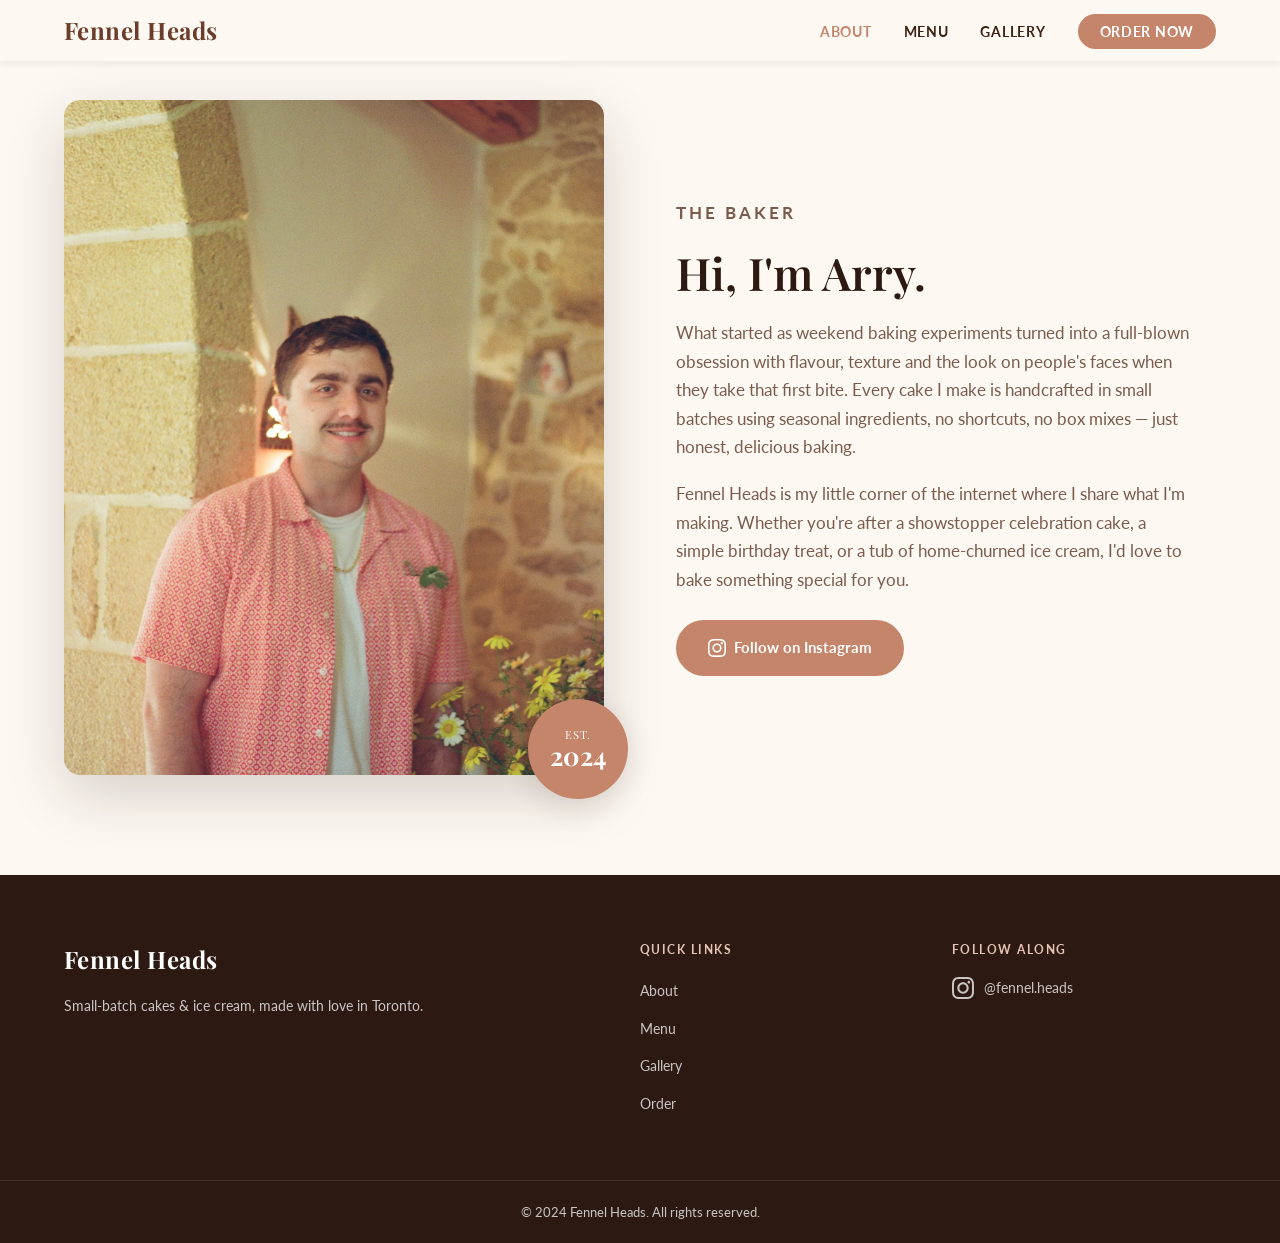
==== about.html @ 106de170 "Convert single-page site to multi-page with separate routes Each nav tab now navigates to its own pa" ====
<!DOCTYPE html>
<html lang="en">
<head>
  <meta charset="UTF-8" />
  <meta name="viewport" content="width=device-width, initial-scale=1.0" />
  <title>About — Fennel Heads</title>
  <link rel="stylesheet" href="styles.css" />
  <link rel="preconnect" href="https://fonts.googleapis.com" />
  <link rel="preconnect" href="https://fonts.gstatic.com" crossorigin />
  <link href="https://fonts.googleapis.com/css2?family=Playfair+Display:ital,wght@0,400;0,600;0,700;1,400&family=Lato:wght@300;400;700&display=swap" rel="stylesheet" />
</head>
<body data-page="about">

  <!-- ─── NAV ─────────────────────────────────────────────── -->
  <nav id="navbar" class="scrolled">
    <div class="nav-inner">
      <a class="logo" href="index.html">Fennel Heads</a>
      <button class="hamburger" id="hamburger" aria-label="Open menu">&#9776;</button>
      <ul class="nav-links" id="nav-links">
        <li><a href="about.html"   data-page="about">About</a></li>
        <li><a href="menu.html"    data-page="menu">Menu</a></li>
        <li><a href="gallery.html" data-page="gallery">Gallery</a></li>
        <li><a href="order.html"   data-page="order" class="nav-cta">Order Now</a></li>
      </ul>
    </div>
  </nav>

  <!-- ─── ABOUT ─────────────────────────────────────────────── -->
  <section id="about">
    <div class="container about-grid">
      <div class="about-image-wrap">
        <img
          src="arry-portrait.jpg"
          alt="Arry, the baker behind Fennel Heads"
          class="about-img"
        />
        <div class="about-badge">
          <span>est.</span>
          <span class="year">2024</span>
        </div>
      </div>
      <div class="about-text">
        <p class="section-eyebrow">The Baker</p>
        <h2>Hi, I'm Arry.</h2>
        <p>
          What started as weekend baking experiments turned into a full-blown obsession
          with flavour, texture and the look on people's faces when they take that first bite.
          Every cake I make is handcrafted in small batches using seasonal ingredients,
          no shortcuts, no box mixes — just honest, delicious baking.
        </p>
        <p>
          Fennel Heads is my little corner of the internet where I share what I'm making.
          Whether you're after a showstopper celebration cake, a simple birthday treat,
          or a tub of home-churned ice cream, I'd love to bake something special for you.
        </p>
        <a
          href="https://www.instagram.com/fennel.heads/"
          target="_blank"
          rel="noopener noreferrer"
          class="btn btn-primary instagram-btn"
        >
          <svg xmlns="http://www.w3.org/2000/svg" viewBox="0 0 24 24" fill="currentColor" width="18" height="18"><path d="M12 2.163c3.204 0 3.584.012 4.85.07 3.252.148 4.771 1.691 4.919 4.919.058 1.265.069 1.645.069 4.849 0 3.205-.012 3.584-.069 4.849-.149 3.225-1.664 4.771-4.919 4.919-1.266.058-1.644.07-4.85.07-3.204 0-3.584-.012-4.849-.07-3.26-.149-4.771-1.699-4.919-4.92-.058-1.265-.07-1.644-.07-4.849 0-3.204.013-3.583.07-4.849.149-3.227 1.664-4.771 4.919-4.919 1.266-.057 1.645-.069 4.849-.069zm0-2.163c-3.259 0-3.667.014-4.947.072-4.358.2-6.78 2.618-6.98 6.98-.059 1.281-.073 1.689-.073 4.948 0 3.259.014 3.668.072 4.948.2 4.358 2.618 6.78 6.98 6.98 1.281.058 1.689.072 4.948.072 3.259 0 3.668-.014 4.948-.072 4.354-.2 6.782-2.618 6.979-6.98.059-1.28.073-1.689.073-4.948 0-3.259-.014-3.667-.072-4.947-.196-4.354-2.617-6.78-6.979-6.98-1.281-.059-1.69-.073-4.949-.073zm0 5.838c-3.403 0-6.162 2.759-6.162 6.162s2.759 6.163 6.162 6.163 6.162-2.759 6.162-6.163c0-3.403-2.759-6.162-6.162-6.162zm0 10.162c-2.209 0-4-1.79-4-4 0-2.209 1.791-4 4-4s4 1.791 4 4c0 2.21-1.791 4-4 4zm6.406-11.845c-.796 0-1.441.645-1.441 1.44s.645 1.44 1.441 1.44c.795 0 1.439-.645 1.439-1.44s-.644-1.44-1.439-1.44z"/></svg>
          Follow on Instagram
        </a>
      </div>
    </div>
  </section>

  <!-- ─── FOOTER ─────────────────────────────────────────────── -->
  <footer>
    <div class="container footer-inner">
      <div class="footer-brand">
        <span class="logo">Fennel Heads</span>
        <p>Small-batch cakes &amp; ice cream, made with love in Toronto.</p>
      </div>
      <div class="footer-links">
        <h4>Quick Links</h4>
        <ul>
          <li><a href="about.html">About</a></li>
          <li><a href="menu.html">Menu</a></li>
          <li><a href="gallery.html">Gallery</a></li>
          <li><a href="order.html">Order</a></li>
        </ul>
      </div>
      <div class="footer-social">
        <h4>Follow Along</h4>
        <a href="https://www.instagram.com/fennel.heads/" target="_blank" rel="noopener noreferrer" class="social-link">
          <svg xmlns="http://www.w3.org/2000/svg" viewBox="0 0 24 24" fill="currentColor" width="22" height="22"><path d="M12 2.163c3.204 0 3.584.012 4.85.07 3.252.148 4.771 1.691 4.919 4.919.058 1.265.069 1.645.069 4.849 0 3.205-.012 3.584-.069 4.849-.149 3.225-1.664 4.771-4.919 4.919-1.266.058-1.644.07-4.85.07-3.204 0-3.584-.012-4.849-.07-3.26-.149-4.771-1.699-4.919-4.92-.058-1.265-.07-1.644-.07-4.849 0-3.204.013-3.583.07-4.849.149-3.227 1.664-4.771 4.919-4.919 1.266-.057 1.645-.069 4.849-.069zm0-2.163c-3.259 0-3.667.014-4.947.072-4.358.2-6.78 2.618-6.98 6.98-.059 1.281-.073 1.689-.073 4.948 0 3.259.014 3.668.072 4.948.2 4.358 2.618 6.78 6.98 6.98 1.281.058 1.689.072 4.948.072 3.259 0 3.668-.014 4.948-.072 4.354-.2 6.782-2.618 6.979-6.98.059-1.28.073-1.689.073-4.948 0-3.259-.014-3.667-.072-4.947-.196-4.354-2.617-6.78-6.979-6.98-1.281-.059-1.69-.073-4.949-.073zm0 5.838c-3.403 0-6.162 2.759-6.162 6.162s2.759 6.163 6.162 6.163 6.162-2.759 6.162-6.163c0-3.403-2.759-6.162-6.162-6.162zm0 10.162c-2.209 0-4-1.79-4-4 0-2.209 1.791-4 4-4s4 1.791 4 4c0 2.21-1.791 4-4 4zm6.406-11.845c-.796 0-1.441.645-1.441 1.44s.645 1.44 1.441 1.44c.795 0 1.439-.645 1.439-1.44s-.644-1.44-1.439-1.44z"/></svg>
          @fennel.heads
        </a>
      </div>
    </div>
    <div class="footer-bottom">
      <p>&copy; 2024 Fennel Heads. All rights reserved.</p>
    </div>
  </footer>

  <script src="script.js"></script>
</body>
</html>
---- styles.css ----
/* ─────────────────────────────────────────────────────────────
   Fennel Heads — Cake & Ice Cream Store
   Stylesheet
   ───────────────────────────────────────────────────────────── */

/* ── Reset & base ── */
*, *::before, *::after { box-sizing: border-box; margin: 0; padding: 0; }

:root {
  --cream:     #fdf8f2;
  --rose:      #e8c4b8;
  --blush:     #f0d5cb;
  --dusty:     #c4856a;
  --brown:     #6b3d2a;
  --dark:      #2c1a12;
  --green:     #7a9e7e;
  --gold:      #c9963a;
  --text:      #3d2314;
  --text-muted:#7a5c4e;
  --white:     #ffffff;
  --shadow-sm: 0 2px 8px rgba(44,26,18,0.08);
  --shadow-md: 0 8px 30px rgba(44,26,18,0.12);
  --shadow-lg: 0 20px 60px rgba(44,26,18,0.18);
  --radius:    16px;
  --radius-sm: 8px;
  --transition: 0.3s ease;
}

html { scroll-behavior: smooth; }

body {
  font-family: 'Lato', sans-serif;
  background: var(--cream);
  color: var(--text);
  line-height: 1.7;
  overflow-x: hidden;
}

img { display: block; max-width: 100%; }
a   { color: inherit; text-decoration: none; }
ul  { list-style: none; }

.container {
  width: 100%;
  max-width: 1200px;
  margin: 0 auto;
  padding: 0 24px;
}

/* ── Typography ── */
h1, h2, h3 {
  font-family: 'Playfair Display', serif;
  line-height: 1.2;
}

h1 { font-size: clamp(2.4rem, 5vw, 4rem); font-weight: 700; }
h2 { font-size: clamp(1.8rem, 3.5vw, 2.8rem); font-weight: 600; }
h3 { font-size: 1.3rem; font-weight: 600; }

.section-eyebrow {
  text-transform: uppercase;
  letter-spacing: 0.18em;
  font-size: 0.78rem;
  font-weight: 700;
  color: var(--dusty);
  margin-bottom: 10px;
}

.section-title { color: var(--dark); margin-bottom: 14px; }

.section-subtitle {
  color: var(--text-muted);
  max-width: 600px;
  font-size: 1rem;
  margin-bottom: 48px;
}

.centered { text-align: center; }
.section-subtitle.centered, .centered.section-subtitle { margin: 0 auto 48px; }

/* ── Buttons ── */
.btn {
  display: inline-flex;
  align-items: center;
  gap: 8px;
  padding: 13px 30px;
  border-radius: 50px;
  font-family: 'Lato', sans-serif;
  font-weight: 700;
  font-size: 0.95rem;
  cursor: pointer;
  transition: all var(--transition);
  border: 2px solid transparent;
  white-space: nowrap;
}

.btn-primary {
  background: var(--dusty);
  color: var(--white);
  border-color: var(--dusty);
}
.btn-primary:hover {
  background: var(--brown);
  border-color: var(--brown);
  transform: translateY(-2px);
  box-shadow: var(--shadow-md);
}

.btn-outline {
  background: transparent;
  color: var(--white);
  border-color: rgba(255,255,255,0.7);
}
.btn-outline:hover {
  background: rgba(255,255,255,0.15);
  border-color: var(--white);
}

.btn-outline-dark {
  background: transparent;
  color: var(--dark);
  border-color: var(--dark);
}
.btn-outline-dark:hover {
  background: var(--dark);
  color: var(--white);
}

.btn-full { width: 100%; justify-content: center; }
.btn-lg   { padding: 16px 36px; font-size: 1rem; }

/* ── Navbar ── */
#navbar {
  position: fixed;
  top: 0; left: 0; right: 0;
  z-index: 1000;
  padding: 16px 0;
  transition: background var(--transition), box-shadow var(--transition), padding var(--transition);
}

#navbar.scrolled {
  background: rgba(253,248,242,0.97);
  backdrop-filter: blur(10px);
  box-shadow: var(--shadow-sm);
  padding: 10px 0;
}

.nav-inner {
  max-width: 1200px;
  margin: 0 auto;
  padding: 0 24px;
  display: flex;
  align-items: center;
  justify-content: space-between;
}

.logo {
  font-family: 'Playfair Display', serif;
  font-size: 1.5rem;
  font-weight: 700;
  color: var(--white);
  transition: color var(--transition);
  letter-spacing: 0.02em;
}

#navbar.scrolled .logo { color: var(--brown); }

.nav-links {
  display: flex;
  align-items: center;
  gap: 32px;
}

.nav-links a {
  font-weight: 700;
  font-size: 0.9rem;
  letter-spacing: 0.05em;
  text-transform: uppercase;
  color: rgba(255,255,255,0.9);
  transition: color var(--transition);
}

#navbar.scrolled .nav-links a { color: var(--text); }

.nav-links a:hover { color: var(--dusty); }

.nav-cta {
  background: var(--dusty);
  color: var(--white) !important;
  padding: 9px 22px;
  border-radius: 50px;
}

.nav-cta:hover { background: var(--brown) !important; color: var(--white) !important; }

#navbar.scrolled .nav-links a.active { color: var(--dusty); }
#navbar:not(.scrolled) .nav-links a.active { color: var(--rose); }

.hamburger {
  display: none;
  background: none;
  border: none;
  color: var(--white);
  font-size: 1.5rem;
  cursor: pointer;
}

#navbar.scrolled .hamburger { color: var(--dark); }

/* ── Hero ── */
#hero {
  position: relative;
  height: 100vh;
  min-height: 600px;
  display: flex;
  align-items: center;
  justify-content: center;
  overflow: hidden;
}

.hero-bg {
  position: absolute;
  inset: 0;
  width: 100%;
  height: 100%;
  object-fit: cover;
  object-position: center;
  transform: scale(1.05);
  transition: transform 8s ease;
}

.hero-bg.loaded { transform: scale(1); }

.hero-overlay {
  position: absolute;
  inset: 0;
  background: linear-gradient(
    to bottom,
    rgba(44,26,18,0.45) 0%,
    rgba(44,26,18,0.55) 50%,
    rgba(44,26,18,0.7)  100%
  );
}

.hero-content {
  position: relative;
  text-align: center;
  color: var(--white);
  padding: 0 24px;
  max-width: 800px;
}

.hero-eyebrow {
  text-transform: uppercase;
  letter-spacing: 0.25em;
  font-size: 0.8rem;
  font-weight: 700;
  color: var(--rose);
  margin-bottom: 18px;
}

.hero-content h1 {
  text-shadow: 0 2px 20px rgba(0,0,0,0.3);
  margin-bottom: 20px;
}

.hero-sub {
  font-size: 1.15rem;
  opacity: 0.9;
  margin-bottom: 36px;
  font-weight: 300;
}

.hero-buttons {
  display: flex;
  gap: 16px;
  justify-content: center;
  flex-wrap: wrap;
}

.scroll-hint {
  position: absolute;
  bottom: 36px;
  left: 50%;
  transform: translateX(-50%);
}

.scroll-hint span {
  display: block;
  width: 24px;
  height: 40px;
  border: 2px solid rgba(255,255,255,0.6);
  border-radius: 20px;
  position: relative;
}

.scroll-hint span::after {
  content: '';
  display: block;
  width: 4px;
  height: 8px;
  background: rgba(255,255,255,0.8);
  border-radius: 4px;
  position: absolute;
  top: 6px;
  left: 50%;
  transform: translateX(-50%);
  animation: scrollBounce 1.8s infinite;
}

@keyframes scrollBounce {
  0%, 100% { transform: translateX(-50%) translateY(0); opacity: 1; }
  60%       { transform: translateX(-50%) translateY(10px); opacity: 0; }
}

/* ── About ── */
#about {
  padding: 100px 0;
  background: var(--cream);
}

.about-grid {
  display: grid;
  grid-template-columns: 1fr 1fr;
  gap: 72px;
  align-items: center;
}

.about-image-wrap {
  position: relative;
}

.about-img {
  width: 100%;
  border-radius: var(--radius);
  box-shadow: var(--shadow-lg);
  aspect-ratio: 4/5;
  object-fit: cover;
}

.about-badge {
  position: absolute;
  bottom: -24px;
  right: -24px;
  background: var(--dusty);
  color: var(--white);
  width: 100px;
  height: 100px;
  border-radius: 50%;
  display: flex;
  flex-direction: column;
  align-items: center;
  justify-content: center;
  box-shadow: var(--shadow-md);
  font-family: 'Playfair Display', serif;
  text-align: center;
  line-height: 1.1;
}

.about-badge span:first-child { font-size: 0.7rem; text-transform: uppercase; letter-spacing: 0.1em; }
.about-badge .year { font-size: 1.6rem; font-weight: 700; }

.about-text {
  padding-right: 24px;
}

.about-text h2 {
  margin-bottom: 20px;
  color: var(--dark);
}

.about-text p {
  color: var(--text-muted);
  margin-bottom: 18px;
  font-size: 1.05rem;
}

.instagram-btn { margin-top: 8px; }

/* ── Menu ── */
#menu {
  padding: 100px 0;
  background: linear-gradient(180deg, var(--blush) 0%, var(--cream) 100%);
}

.menu-grid {
  display: grid;
  grid-template-columns: repeat(2, 1fr);
  gap: 32px;
  margin-bottom: 48px;
}

.menu-card {
  background: var(--white);
  border-radius: var(--radius);
  overflow: hidden;
  box-shadow: var(--shadow-sm);
  transition: transform var(--transition), box-shadow var(--transition);
  display: flex;
  flex-direction: column;
}

.menu-card:hover {
  transform: translateY(-6px);
  box-shadow: var(--shadow-md);
}

.menu-card-img-wrap {
  position: relative;
  height: 260px;
  overflow: hidden;
}

.menu-card-img-wrap img {
  width: 100%;
  height: 100%;
  object-fit: cover;
  transition: transform 0.5s ease;
}

.menu-card:hover .menu-card-img-wrap img { transform: scale(1.05); }

.menu-tag {
  position: absolute;
  top: 16px;
  left: 16px;
  background: var(--dusty);
  color: var(--white);
  font-size: 0.72rem;
  font-weight: 700;
  text-transform: uppercase;
  letter-spacing: 0.08em;
  padding: 5px 12px;
  border-radius: 50px;
}

.menu-card-body {
  padding: 28px;
  display: flex;
  flex-direction: column;
  flex: 1;
  gap: 14px;
}

.menu-card-header {
  display: flex;
  justify-content: space-between;
  align-items: flex-start;
  gap: 12px;
}

.menu-card-header h3 {
  color: var(--dark);
  flex: 1;
}

.price {
  font-family: 'Playfair Display', serif;
  font-size: 1.4rem;
  font-weight: 700;
  color: var(--dusty);
  white-space: nowrap;
}

.menu-desc {
  color: var(--text-muted);
  font-size: 0.95rem;
  line-height: 1.65;
}

.ingredients-toggle {
  background: var(--cream);
  border-radius: var(--radius-sm);
  overflow: hidden;
}

.ingredients-toggle summary {
  padding: 10px 14px;
  cursor: pointer;
  font-size: 0.85rem;
  font-weight: 700;
  color: var(--dusty);
  text-transform: uppercase;
  letter-spacing: 0.06em;
  user-select: none;
}

.ingredients-toggle summary::-webkit-details-marker { display: none; }
.ingredients-toggle summary::before {
  content: '+ ';
}
.ingredients-toggle[open] summary::before {
  content: '− ';
}

.ingredients-toggle ul {
  padding: 0 14px 14px;
  list-style: disc;
  padding-left: 30px;
}

.ingredients-toggle ul li {
  font-size: 0.85rem;
  color: var(--text-muted);
  margin-bottom: 4px;
}

.menu-card-sizes {
  display: flex;
  gap: 10px;
  flex-wrap: wrap;
}

.menu-card-sizes span {
  background: var(--cream);
  color: var(--text-muted);
  font-size: 0.78rem;
  font-weight: 700;
  padding: 5px 12px;
  border-radius: 50px;
}

/* Ice cream banner */
.icecream-banner {
  background: linear-gradient(135deg, var(--green) 0%, #5a8060 100%);
  color: var(--white);
  border-radius: var(--radius);
  padding: 40px 48px;
  display: flex;
  align-items: center;
  gap: 40px;
  overflow: hidden;
  box-shadow: var(--shadow-md);
}

.icecream-banner-text { flex: 1; }

.icecream-banner h3 {
  font-size: 1.5rem;
  margin-bottom: 12px;
  color: var(--white);
}

.icecream-banner p {
  opacity: 0.9;
  font-size: 0.95rem;
  margin-bottom: 16px;
}

.price-tag {
  display: inline-block;
  background: rgba(255,255,255,0.25);
  padding: 6px 18px;
  border-radius: 50px;
  font-weight: 700;
  font-size: 1rem;
}

.icecream-img {
  width: 200px;
  height: 200px;
  object-fit: cover;
  border-radius: var(--radius);
  box-shadow: 0 8px 30px rgba(0,0,0,0.25);
  flex-shrink: 0;
}

/* ── Gallery ── */
#gallery {
  padding: 100px 0;
  background: var(--dark);
  color: var(--white);
}

#gallery .section-eyebrow { color: var(--rose); }
#gallery .section-title   { color: var(--white); }
#gallery .section-subtitle {
  color: rgba(255,255,255,0.65);
}

#gallery .section-subtitle a {
  color: var(--rose);
  text-decoration: underline;
  text-underline-offset: 3px;
}

.gallery-grid {
  display: grid;
  grid-template-columns: repeat(3, 1fr);
  grid-template-rows: 280px 280px;
  gap: 12px;
  margin-bottom: 48px;
  padding: 0 24px;
  max-width: 1200px;
  margin-left: auto;
  margin-right: auto;
}

.gallery-item {
  position: relative;
  overflow: hidden;
  border-radius: var(--radius-sm);
}

.gallery-item img {
  width: 100%;
  height: 100%;
  object-fit: cover;
  transition: transform 0.5s ease;
}

.gallery-item:hover img { transform: scale(1.08); }

.gallery-overlay {
  position: absolute;
  inset: 0;
  background: rgba(44,26,18,0);
  display: flex;
  align-items: flex-end;
  justify-content: flex-start;
  padding: 16px;
  transition: background var(--transition);
}

.gallery-item:hover .gallery-overlay { background: rgba(44,26,18,0.45); }

.gallery-overlay span {
  color: var(--white);
  font-size: 0.8rem;
  font-weight: 700;
  letter-spacing: 0.06em;
  opacity: 0;
  transform: translateY(6px);
  transition: opacity var(--transition), transform var(--transition);
}

.gallery-item:hover .gallery-overlay span {
  opacity: 1;
  transform: translateY(0);
}

/* Special grid positions */
.gallery-item.tall  { grid-row: span 2; }
.gallery-item.wide  { grid-column: span 2; }

.gallery-cta {
  text-align: center;
  padding-top: 12px;
}

/* ── Order / Form ── */
#order {
  padding: 100px 0;
  background: var(--cream);
}

.order-grid {
  display: grid;
  grid-template-columns: 1fr 1.2fr;
  gap: 72px;
  align-items: start;
}

.order-text h2 {
  margin-bottom: 20px;
  color: var(--dark);
}

.order-text p {
  color: var(--text-muted);
  margin-bottom: 28px;
  font-size: 1.05rem;
}

.order-info-list {
  display: flex;
  flex-direction: column;
  gap: 14px;
}

.order-info-list li {
  display: flex;
  align-items: center;
  gap: 12px;
  color: var(--text-muted);
  font-size: 0.95rem;
}

.order-info-list svg { color: var(--dusty); flex-shrink: 0; }

/* Form */
.order-form {
  background: var(--white);
  border-radius: var(--radius);
  padding: 40px;
  box-shadow: var(--shadow-md);
  display: flex;
  flex-direction: column;
  gap: 20px;
}

.form-row {
  display: grid;
  grid-template-columns: 1fr 1fr;
  gap: 16px;
}

.form-group {
  display: flex;
  flex-direction: column;
  gap: 6px;
}

label {
  font-size: 0.85rem;
  font-weight: 700;
  color: var(--text);
  text-transform: uppercase;
  letter-spacing: 0.06em;
}

input, select, textarea {
  width: 100%;
  padding: 13px 16px;
  border: 2px solid #e8ddd8;
  border-radius: var(--radius-sm);
  font-family: 'Lato', sans-serif;
  font-size: 0.95rem;
  color: var(--text);
  background: var(--cream);
  transition: border-color var(--transition);
  outline: none;
}

input:focus, select:focus, textarea:focus {
  border-color: var(--dusty);
  background: var(--white);
}

input.error, select.error, textarea.error {
  border-color: #d9534f;
}

textarea { resize: vertical; min-height: 100px; }

.form-note {
  font-size: 0.82rem;
  color: var(--text-muted);
  text-align: center;
  line-height: 1.5;
}

.form-success {
  display: none;
  flex-direction: column;
  align-items: center;
  gap: 12px;
  text-align: center;
  padding: 20px;
  background: #e8f5e9;
  border-radius: var(--radius-sm);
  color: #2e7d32;
}

.form-success svg { color: #43a047; }

.form-error {
  display: none;
  flex-direction: column;
  align-items: center;
  gap: 12px;
  text-align: center;
  padding: 20px;
  background: #fdecea;
  border-radius: var(--radius-sm);
  color: #c62828;
}

.form-error[hidden] { display: none; }
.form-error svg     { color: #e53935; }
.form-error a       { color: #c62828; text-decoration: underline; }

/* ── Footer ── */
footer {
  background: var(--dark);
  color: rgba(255,255,255,0.75);
}

.footer-inner {
  display: grid;
  grid-template-columns: 2fr 1fr 1fr;
  gap: 48px;
  padding: 64px 24px;
  max-width: 1200px;
  margin: 0 auto;
}

.footer-brand .logo {
  font-family: 'Playfair Display', serif;
  font-size: 1.5rem;
  color: var(--white);
  display: block;
  margin-bottom: 14px;
}

.footer-brand p {
  font-size: 0.9rem;
  line-height: 1.7;
}

.footer-links h4, .footer-social h4 {
  font-family: 'Lato', sans-serif;
  font-size: 0.78rem;
  text-transform: uppercase;
  letter-spacing: 0.12em;
  color: var(--rose);
  margin-bottom: 16px;
}

.footer-links ul { display: flex; flex-direction: column; gap: 10px; }

.footer-links a {
  font-size: 0.9rem;
  transition: color var(--transition);
}

.footer-links a:hover { color: var(--white); }

.social-link {
  display: inline-flex;
  align-items: center;
  gap: 10px;
  font-size: 0.9rem;
  transition: color var(--transition);
}

.social-link:hover { color: var(--rose); }

.footer-bottom {
  border-top: 1px solid rgba(255,255,255,0.1);
  text-align: center;
  padding: 20px 24px;
  font-size: 0.82rem;
}

/* ─────────────────────────────────────────────────────────────
   Responsive
   ───────────────────────────────────────────────────────────── */
@media (max-width: 1024px) {
  .about-grid   { grid-template-columns: 1fr; gap: 48px; }
  .about-text   { padding-right: 0; }
  .about-img    { max-height: 450px; width: 100%; }
  .about-badge  { right: 16px; }
  .order-grid   { grid-template-columns: 1fr; gap: 48px; }
  .footer-inner { grid-template-columns: 1fr 1fr; }
  .footer-brand { grid-column: span 2; }
}

@media (max-width: 768px) {
  #hero { min-height: 100svh; }

  .hamburger { display: block; }

  .nav-links {
    display: none;
    position: fixed;
    inset: 0;
    background: var(--dark);
    flex-direction: column;
    justify-content: center;
    align-items: center;
    gap: 40px;
    z-index: 999;
  }

  .nav-links.open { display: flex; }

  .nav-links a {
    font-size: 1.3rem !important;
    color: var(--white) !important;
  }

  .nav-links .nav-cta {
    background: var(--dusty) !important;
    padding: 12px 32px !important;
  }

  .menu-grid { grid-template-columns: 1fr; }

  .gallery-grid {
    grid-template-columns: 1fr 1fr;
    grid-template-rows: auto;
  }

  .gallery-item.tall  { grid-row: span 1; }
  .gallery-item.wide  { grid-column: span 2; }

  .icecream-banner {
    flex-direction: column;
    padding: 32px 28px;
    text-align: center;
  }

  .icecream-img { width: 100%; height: 200px; }

  .form-row { grid-template-columns: 1fr; }
  .order-form { padding: 28px 24px; }

  .footer-inner { grid-template-columns: 1fr; }
  .footer-brand { grid-column: span 1; }
}

@media (max-width: 480px) {
  .gallery-grid {
    grid-template-columns: 1fr;
  }

  .gallery-item.wide { grid-column: span 1; }

  .hero-buttons { flex-direction: column; align-items: center; }
}
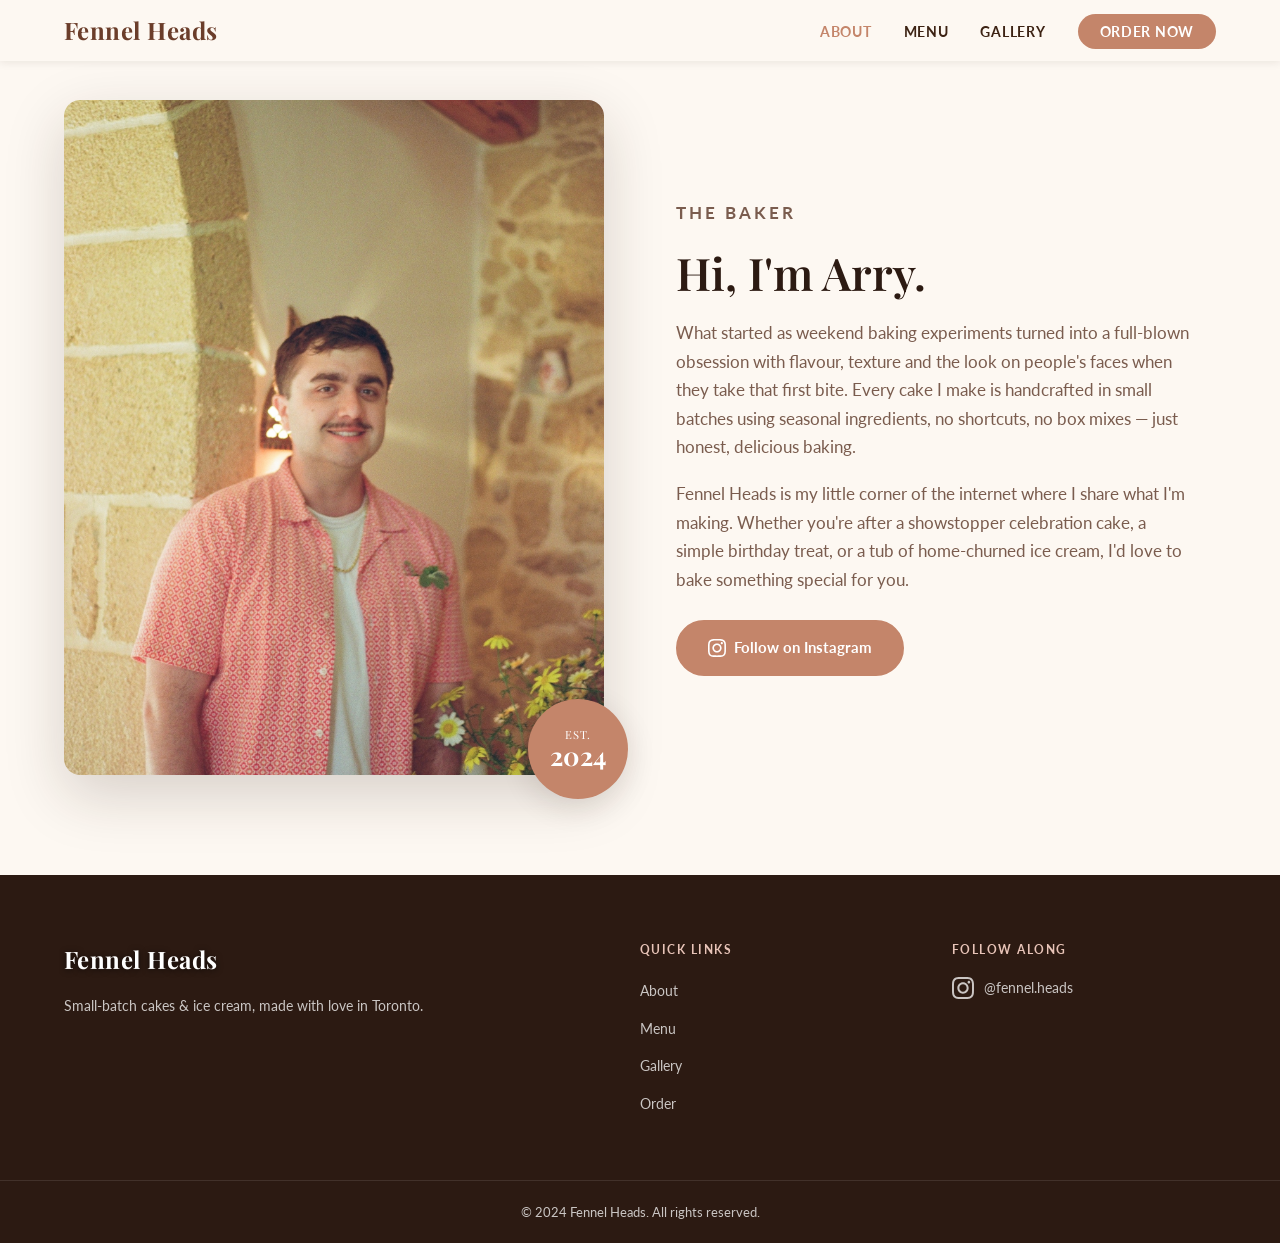
==== commit 0a1d03e3: "Fix navbar background not showing on page load Two root causes fixed: 1. JS only evaluated scroll po" ====
--- a/about.html
+++ b/about.html
@@ -4,7 +4,7 @@
   <meta charset="UTF-8" />
   <meta name="viewport" content="width=device-width, initial-scale=1.0" />
   <title>About — Fennel Heads</title>
-  <link rel="stylesheet" href="styles.css" />
+  <link rel="stylesheet" href="styles.css?v=2" />
   <link rel="preconnect" href="https://fonts.googleapis.com" />
   <link rel="preconnect" href="https://fonts.gstatic.com" crossorigin />
   <link href="https://fonts.googleapis.com/css2?family=Playfair+Display:ital,wght@0,400;0,600;0,700;1,400&family=Lato:wght@300;400;700&display=swap" rel="stylesheet" />
--- a/styles.css
+++ b/styles.css
@@ -135,12 +135,16 @@
   top: 0; left: 0; right: 0;
   z-index: 1000;
   padding: 16px 0;
-  transition: background var(--transition), box-shadow var(--transition), padding var(--transition);
+  background: rgba(0,0,0,0.38);
+  backdrop-filter: blur(6px);
+  -webkit-backdrop-filter: blur(6px);
+  transition: background var(--transition), box-shadow var(--transition), padding var(--transition), backdrop-filter var(--transition);
 }
 
 #navbar.scrolled {
   background: rgba(253,248,242,0.97);
   backdrop-filter: blur(10px);
+  -webkit-backdrop-filter: blur(10px);
   box-shadow: var(--shadow-sm);
   padding: 10px 0;
 }
@@ -159,11 +163,12 @@
   font-size: 1.5rem;
   font-weight: 700;
   color: var(--white);
-  transition: color var(--transition);
+  transition: color var(--transition), text-shadow var(--transition);
   letter-spacing: 0.02em;
-}
-
-#navbar.scrolled .logo { color: var(--brown); }
+  text-shadow: 0 1px 6px rgba(0,0,0,0.7);
+}
+
+#navbar.scrolled .logo { color: var(--brown); text-shadow: none; }
 
 .nav-links {
   display: flex;
@@ -177,10 +182,11 @@
   letter-spacing: 0.05em;
   text-transform: uppercase;
   color: rgba(255,255,255,0.9);
-  transition: color var(--transition);
-}
-
-#navbar.scrolled .nav-links a { color: var(--text); }
+  transition: color var(--transition), text-shadow var(--transition);
+  text-shadow: 0 1px 6px rgba(0,0,0,0.7);
+}
+
+#navbar.scrolled .nav-links a { color: var(--text); text-shadow: none; }
 
 .nav-links a:hover { color: var(--dusty); }
 
@@ -203,9 +209,11 @@
   color: var(--white);
   font-size: 1.5rem;
   cursor: pointer;
-}
-
-#navbar.scrolled .hamburger { color: var(--dark); }
+  text-shadow: 0 1px 4px rgba(0,0,0,0.5);
+  transition: color var(--transition), text-shadow var(--transition);
+}
+
+#navbar.scrolled .hamburger { color: var(--dark); text-shadow: none; }
 
 /* ── Hero ── */
 #hero {
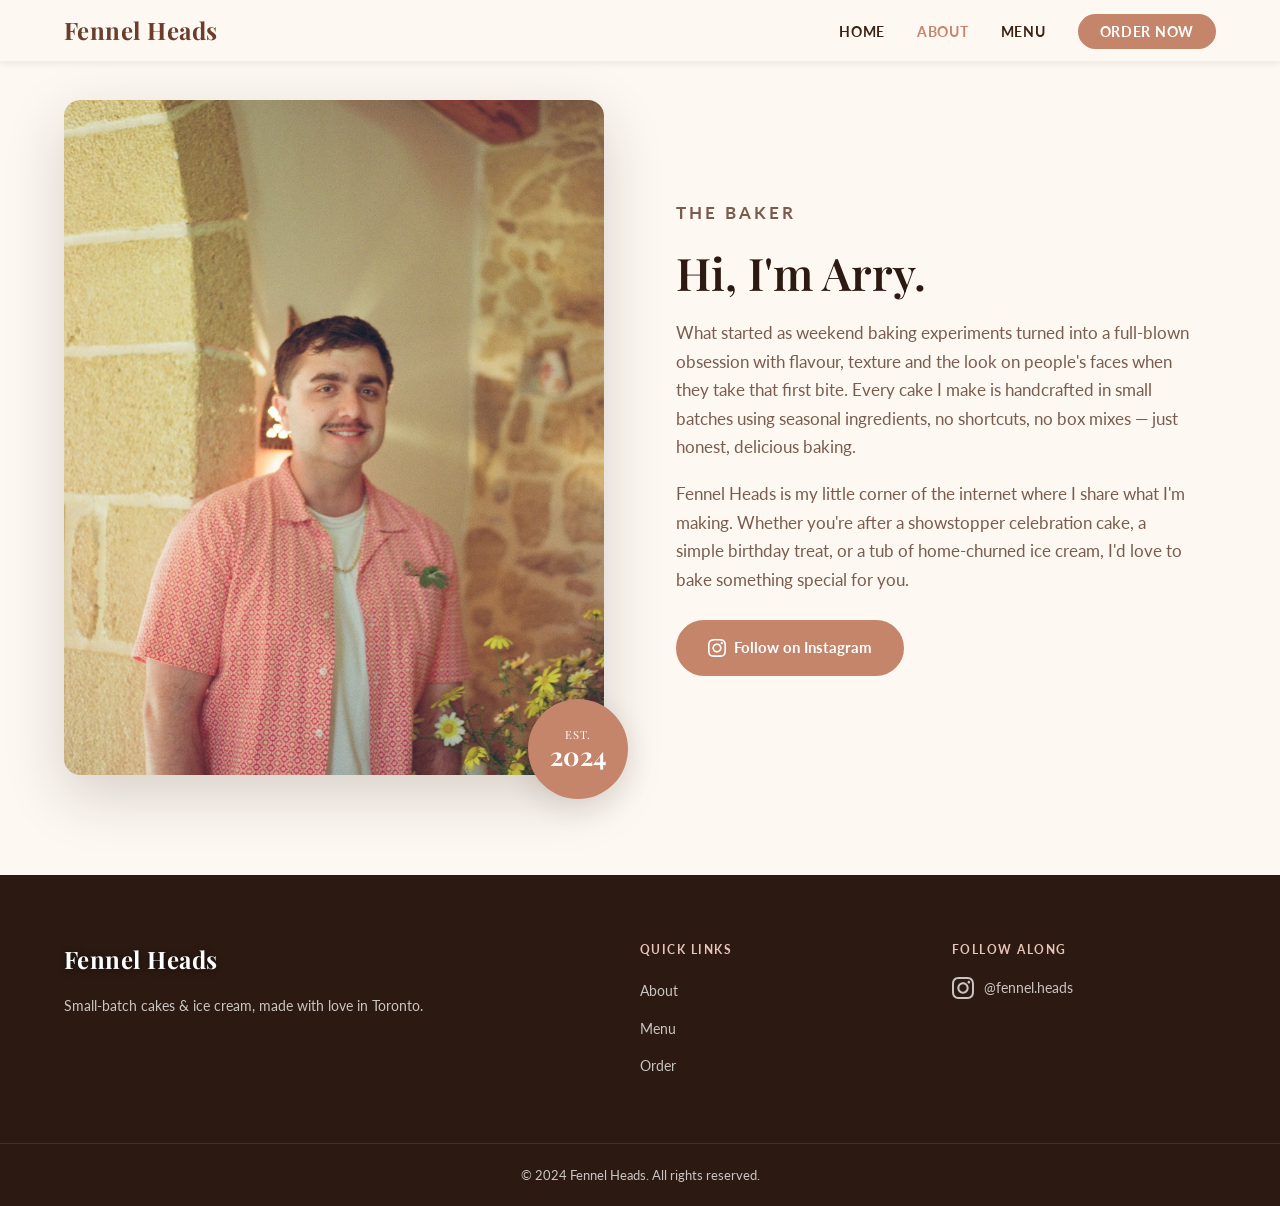
==== commit 66c918e6: "Add Home to navbar, move gallery into home page - Added Home link as first nav item across all pages" ====
--- a/about.html
+++ b/about.html
@@ -4,7 +4,7 @@
   <meta charset="UTF-8" />
   <meta name="viewport" content="width=device-width, initial-scale=1.0" />
   <title>About — Fennel Heads</title>
-  <link rel="stylesheet" href="styles.css?v=2" />
+  <link rel="stylesheet" href="styles.css?v=3" />
   <link rel="preconnect" href="https://fonts.googleapis.com" />
   <link rel="preconnect" href="https://fonts.gstatic.com" crossorigin />
   <link href="https://fonts.googleapis.com/css2?family=Playfair+Display:ital,wght@0,400;0,600;0,700;1,400&family=Lato:wght@300;400;700&display=swap" rel="stylesheet" />
@@ -17,9 +17,9 @@
       <a class="logo" href="index.html">Fennel Heads</a>
       <button class="hamburger" id="hamburger" aria-label="Open menu">&#9776;</button>
       <ul class="nav-links" id="nav-links">
+        <li><a href="index.html"   data-page="home">Home</a></li>
         <li><a href="about.html"   data-page="about">About</a></li>
         <li><a href="menu.html"    data-page="menu">Menu</a></li>
-        <li><a href="gallery.html" data-page="gallery">Gallery</a></li>
         <li><a href="order.html"   data-page="order" class="nav-cta">Order Now</a></li>
       </ul>
     </div>
@@ -78,7 +78,6 @@
         <ul>
           <li><a href="about.html">About</a></li>
           <li><a href="menu.html">Menu</a></li>
-          <li><a href="gallery.html">Gallery</a></li>
           <li><a href="order.html">Order</a></li>
         </ul>
       </div>
--- a/styles.css
+++ b/styles.css
@@ -758,6 +758,42 @@
   line-height: 1.5;
 }
 
+/* Order price summary */
+.order-total {
+  background: #fdf6ee;
+  border: 1.5px solid var(--dusty);
+  border-radius: var(--radius-sm);
+  padding: 16px 20px;
+}
+
+.order-total-row {
+  display: flex;
+  justify-content: space-between;
+  align-items: baseline;
+  font-size: 0.95rem;
+  color: var(--text);
+  padding: 3px 0;
+}
+
+.order-total-divider {
+  border: none;
+  border-top: 1px solid #ddd0c8;
+  margin: 10px 0;
+}
+
+.order-total-grand {
+  font-weight: 700;
+  font-size: 1.05rem;
+  color: var(--dark);
+}
+
+.order-total-note {
+  font-size: 0.78rem;
+  color: var(--text-muted);
+  margin-top: 10px;
+  line-height: 1.4;
+}
+
 .form-success {
   display: none;
   flex-direction: column;
@@ -784,7 +820,8 @@
   color: #c62828;
 }
 
-.form-error[hidden] { display: none; }
+.form-error[hidden]     { display: none; }
+.order-total-row[hidden] { display: none; }
 .form-error svg     { color: #e53935; }
 .form-error a       { color: #c62828; text-decoration: underline; }
 
